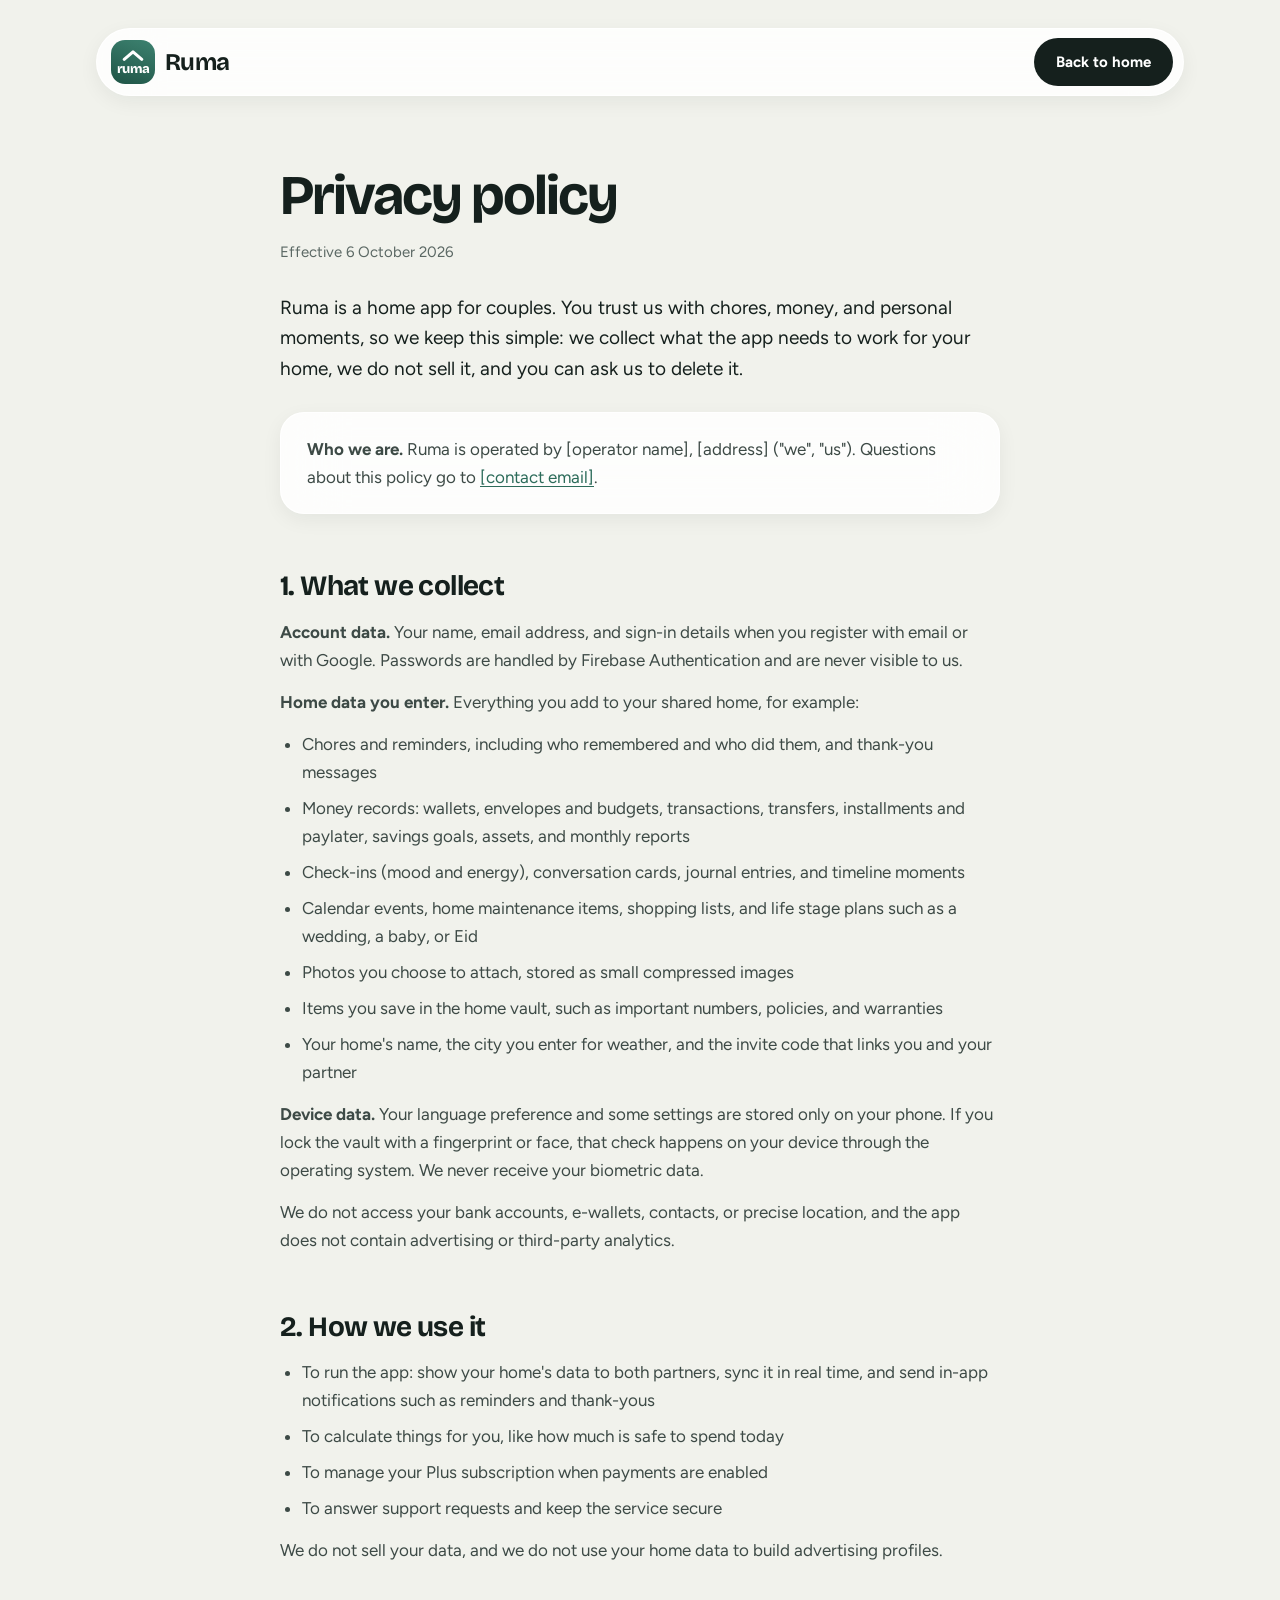
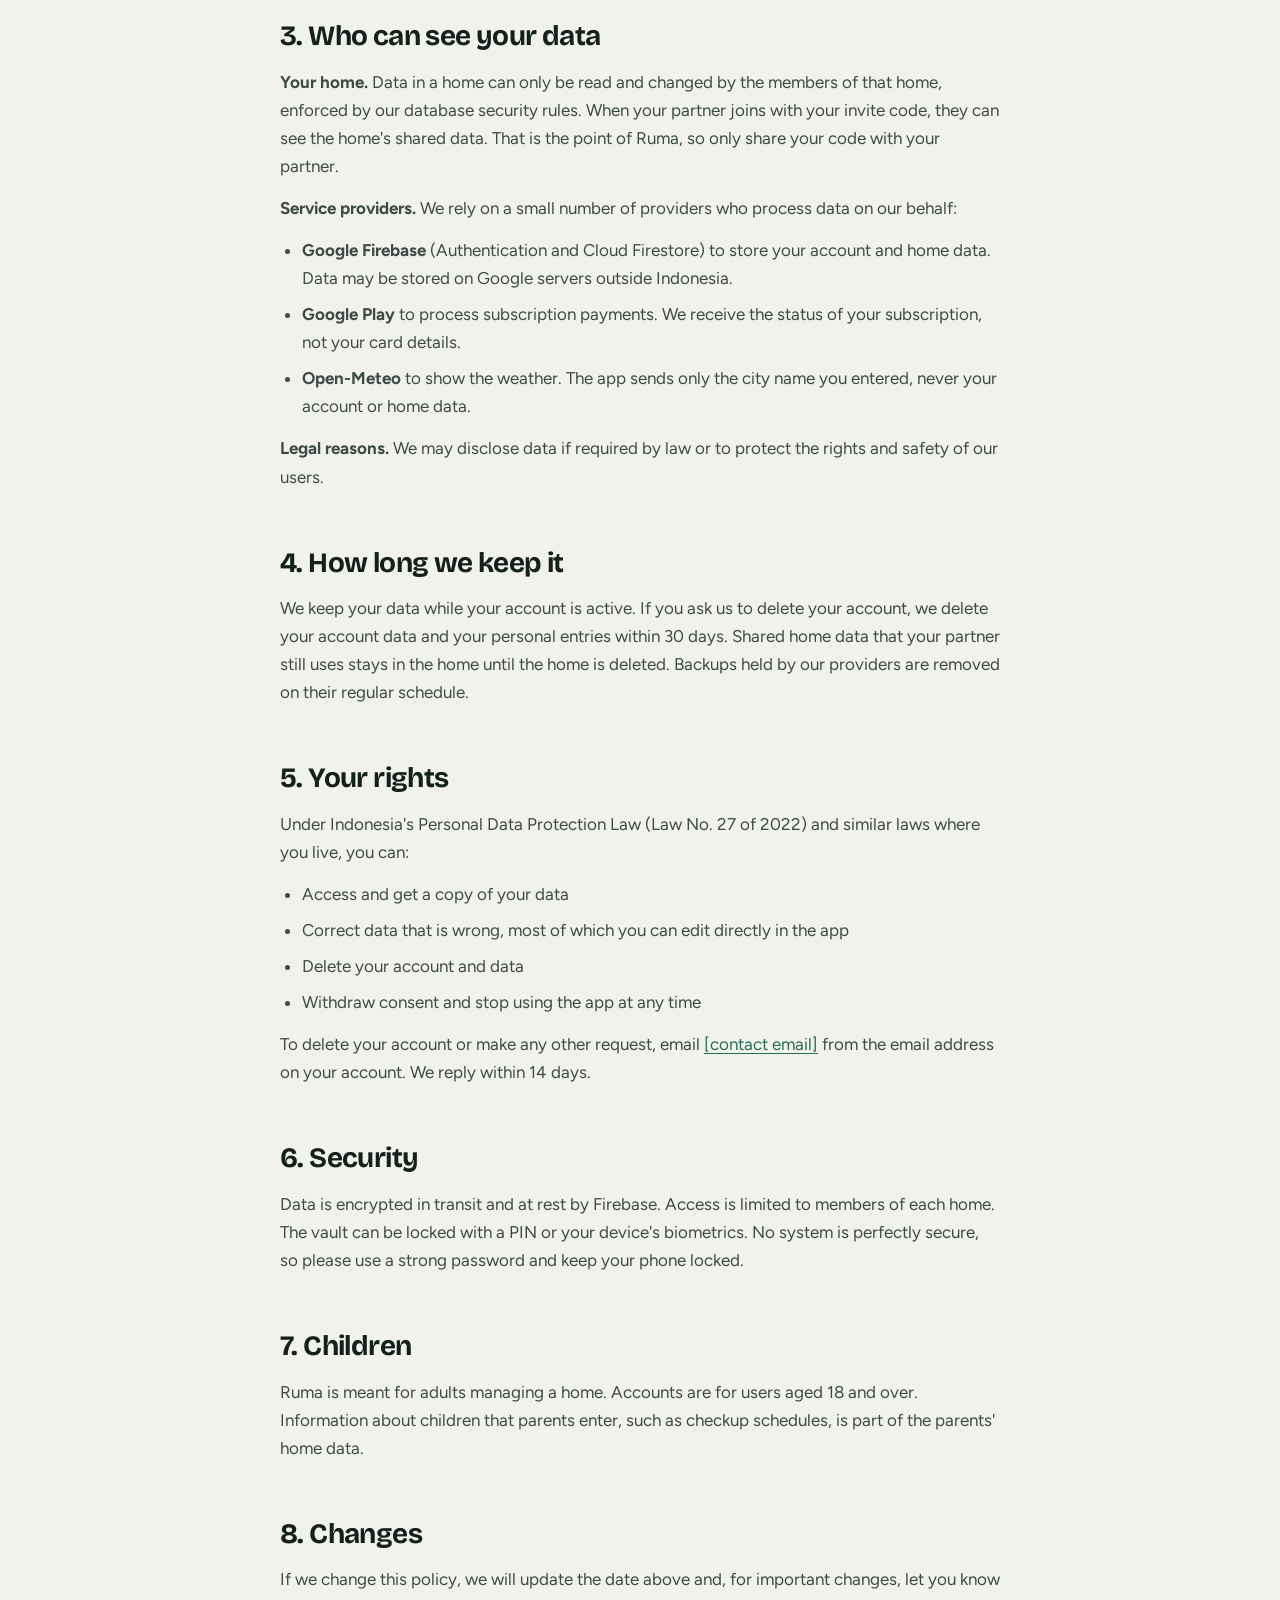
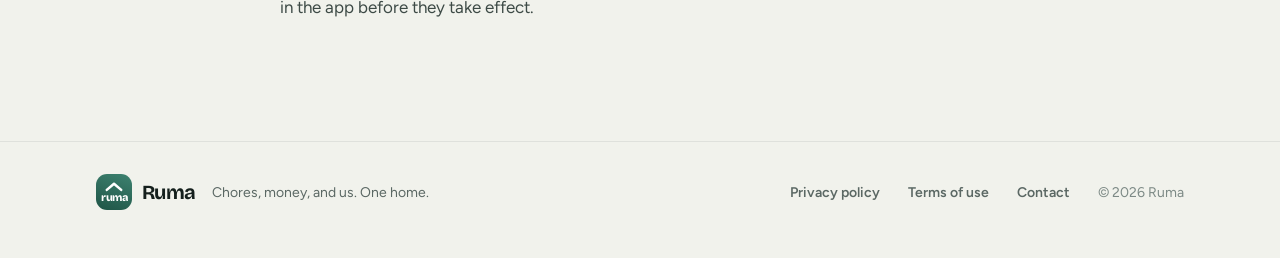
==== landing/public/privacy.html @ 3bbb2625 "Tambah halaman Privacy policy dan Terms of use di landing page - privacy.html dan terms.html berbaha" ====
<!doctype html>
<html lang="en">
<head>
<meta charset="utf-8">
<meta name="viewport" content="width=device-width, initial-scale=1">
<title>Ruma · Privacy policy</title>
<meta name="description" content="How Ruma collects, uses, and protects the data of the couples who use it.">
<meta name="theme-color" content="#F1F2EC">
<link rel="icon" type="image/png" href="favicon.png">
<link rel="preconnect" href="https://fonts.googleapis.com">
<link rel="preconnect" href="https://fonts.gstatic.com" crossorigin>
<link href="https://fonts.googleapis.com/css2?family=Bricolage+Grotesque:opsz,wght@12..96,600..800&family=Figtree:wght@400;500;600;700&display=swap" rel="stylesheet">
<link rel="stylesheet" href="styles.css">
</head>
<body>
<div class="legal-top">
  <nav class="nav glass" aria-label="Main">
    <a class="brand" href="index.html" aria-label="Ruma home">
      <span class="mark" aria-hidden="true"><svg viewBox="0 0 100 100"><path d="M30 44l20-17 20 17"/></svg><span>ruma</span></span>
      <span class="wordmark">Ruma</span>
    </a>
    <a class="nav-cta" href="index.html"><span>Back to home</span></a>
  </nav>
</div>

<main class="legal">
  <h1>Privacy policy</h1>
  <p class="updated">Effective 6 October 2026</p>
  <p class="lead">Ruma is a home app for couples. You trust us with chores, money, and personal moments, so we keep this simple: we collect what the app needs to work for your home, we do not sell it, and you can ask us to delete it.</p>

  <div class="box glass">
    <p><b>Who we are.</b> Ruma is operated by [operator name], [address] ("we", "us"). Questions about this policy go to <a href="mailto:[contact email]">[contact email]</a>.</p>
  </div>

  <h2>1. What we collect</h2>
  <p><b>Account data.</b> Your name, email address, and sign-in details when you register with email or with Google. Passwords are handled by Firebase Authentication and are never visible to us.</p>
  <p><b>Home data you enter.</b> Everything you add to your shared home, for example:</p>
  <ul>
    <li>Chores and reminders, including who remembered and who did them, and thank-you messages</li>
    <li>Money records: wallets, envelopes and budgets, transactions, transfers, installments and paylater, savings goals, assets, and monthly reports</li>
    <li>Check-ins (mood and energy), conversation cards, journal entries, and timeline moments</li>
    <li>Calendar events, home maintenance items, shopping lists, and life stage plans such as a wedding, a baby, or Eid</li>
    <li>Photos you choose to attach, stored as small compressed images</li>
    <li>Items you save in the home vault, such as important numbers, policies, and warranties</li>
    <li>Your home's name, the city you enter for weather, and the invite code that links you and your partner</li>
  </ul>
  <p><b>Device data.</b> Your language preference and some settings are stored only on your phone. If you lock the vault with a fingerprint or face, that check happens on your device through the operating system. We never receive your biometric data.</p>
  <p>We do not access your bank accounts, e-wallets, contacts, or precise location, and the app does not contain advertising or third-party analytics.</p>

  <h2>2. How we use it</h2>
  <ul>
    <li>To run the app: show your home's data to both partners, sync it in real time, and send in-app notifications such as reminders and thank-yous</li>
    <li>To calculate things for you, like how much is safe to spend today</li>
    <li>To manage your Plus subscription when payments are enabled</li>
    <li>To answer support requests and keep the service secure</li>
  </ul>
  <p>We do not sell your data, and we do not use your home data to build advertising profiles.</p>

  <h2>3. Who can see your data</h2>
  <p><b>Your home.</b> Data in a home can only be read and changed by the members of that home, enforced by our database security rules. When your partner joins with your invite code, they can see the home's shared data. That is the point of Ruma, so only share your code with your partner.</p>
  <p><b>Service providers.</b> We rely on a small number of providers who process data on our behalf:</p>
  <ul>
    <li><b>Google Firebase</b> (Authentication and Cloud Firestore) to store your account and home data. Data may be stored on Google servers outside Indonesia.</li>
    <li><b>Google Play</b> to process subscription payments. We receive the status of your subscription, not your card details.</li>
    <li><b>Open-Meteo</b> to show the weather. The app sends only the city name you entered, never your account or home data.</li>
  </ul>
  <p><b>Legal reasons.</b> We may disclose data if required by law or to protect the rights and safety of our users.</p>

  <h2>4. How long we keep it</h2>
  <p>We keep your data while your account is active. If you ask us to delete your account, we delete your account data and your personal entries within 30 days. Shared home data that your partner still uses stays in the home until the home is deleted. Backups held by our providers are removed on their regular schedule.</p>

  <h2>5. Your rights</h2>
  <p>Under Indonesia's Personal Data Protection Law (Law No. 27 of 2022) and similar laws where you live, you can:</p>
  <ul>
    <li>Access and get a copy of your data</li>
    <li>Correct data that is wrong, most of which you can edit directly in the app</li>
    <li>Delete your account and data</li>
    <li>Withdraw consent and stop using the app at any time</li>
  </ul>
  <p>To delete your account or make any other request, email <a href="mailto:[contact email]">[contact email]</a> from the email address on your account. We reply within 14 days.</p>

  <h2>6. Security</h2>
  <p>Data is encrypted in transit and at rest by Firebase. Access is limited to members of each home. The vault can be locked with a PIN or your device's biometrics. No system is perfectly secure, so please use a strong password and keep your phone locked.</p>

  <h2>7. Children</h2>
  <p>Ruma is meant for adults managing a home. Accounts are for users aged 18 and over. Information about children that parents enter, such as checkup schedules, is part of the parents' home data.</p>

  <h2>8. Changes</h2>
  <p>If we change this policy, we will update the date above and, for important changes, let you know in the app before they take effect.</p>
</main>

<footer class="footer wrap">
  <div class="brand">
    <span class="mark sm" aria-hidden="true"><svg viewBox="0 0 100 100"><path d="M30 44l20-17 20 17"/></svg><span>ruma</span></span>
    <span class="wordmark">Ruma</span>
    <span class="tagline">Chores, money, and us. One home.</span>
  </div>
  <div class="footer-links">
    <a href="privacy.html">Privacy policy</a>
    <a href="terms.html">Terms of use</a>
    <a href="mailto:[contact email]">Contact</a>
    <span class="copy">© 2026 Ruma</span>
  </div>
</footer>
</body>
</html>
---- landing/public/styles.css ----
:root {
  --ink: #15201D;
  --muted: #5B6864;
  --faint: #7D8A86;
  --jade: #2C6B5A;
  --jade-deep: #1F5446;
  --amber-text: #9A5418;
  --rose: #A84860;
  --bg: #F1F2EC;
  --glass: rgba(255, 255, 255, .66);
  --glass-strong: rgba(255, 255, 255, .85);
  --glass-edge: rgba(255, 255, 255, .9);
  --hairline: rgba(21, 32, 29, .08);
  --display: 'Bricolage Grotesque', system-ui, sans-serif;
  --body: 'Figtree', system-ui, sans-serif;
  --gutter: 96px;
}

* { box-sizing: border-box; }
html { scroll-behavior: smooth; }
body {
  margin: 0;
  background: var(--bg);
  color: var(--ink);
  font-family: var(--body);
  -webkit-font-smoothing: antialiased;
  overflow-x: hidden;
}
img { display: block; max-width: 100%; }
a { color: inherit; text-decoration: none; }
h1, h2, h3 { font-family: var(--display); font-weight: 700; margin: 0; }
p { margin: 0; }
:focus-visible { outline: 3px solid var(--jade); outline-offset: 3px; border-radius: 8px; }

.wrap { max-width: 1440px; margin: 0 auto; padding-left: var(--gutter); padding-right: var(--gutter); }
.glass {
  background: var(--glass-strong);
  border: 1px solid var(--glass-edge);
  -webkit-backdrop-filter: blur(30px);
  backdrop-filter: blur(30px);
  box-shadow: 0 6px 20px rgba(21, 32, 29, .06);
}

/* Brand mark */
.brand { display: flex; align-items: center; gap: 10px; }
.mark {
  position: relative; width: 44px; height: 44px; border-radius: 14px; flex: none;
  background: linear-gradient(200deg, #3D8270, #1F5446);
  color: #fff;
}
.mark svg { position: absolute; inset: 0; fill: none; stroke: #fff; stroke-width: 7; stroke-linecap: round; stroke-linejoin: round; }
.mark span {
  position: absolute; left: 0; right: 0; top: 23px; text-align: center;
  font-family: var(--display); font-weight: 800; font-size: 13px; line-height: 1; letter-spacing: -.5px;
}
.mark.sm { width: 36px; height: 36px; border-radius: 11px; }
.mark.sm span { top: 19px; font-size: 10.8px; }
.wordmark { font-family: var(--display); font-size: 24px; font-weight: 700; letter-spacing: -.6px; }

/* Hero */
.hero {
  max-width: 1440px; margin: 0 auto;
  padding: 28px var(--gutter) 96px;
  background:
    radial-gradient(60% 55% at 12% 10%, #CFE8DC, transparent),
    radial-gradient(45% 55% at 92% 45%, #F6DCCB, transparent),
    radial-gradient(50% 35% at 35% 100%, #E4DDF1, transparent);
}
.nav {
  position: sticky; top: 16px; z-index: 10;
  display: flex; align-items: center; justify-content: space-between;
  height: 68px; padding: 0 10px 0 14px; border-radius: 34px;
}
.links { display: flex; gap: 6px; }
.links a { padding: 10px 16px; border-radius: 22px; font-size: 15px; font-weight: 600; color: var(--muted); transition: background .2s, color .2s; }
.links a:hover { background: rgba(21, 32, 29, .05); color: var(--ink); }
.nav-cta {
  display: flex; align-items: center; gap: 8px; height: 48px; padding: 0 22px; border-radius: 24px;
  background: var(--ink); color: #fff; font-size: 15px; font-weight: 700;
}
.nav-cta svg { width: 20px; height: 20px; fill: #fff; }

.hero-body { display: flex; align-items: center; justify-content: space-between; gap: 48px; margin-top: 56px; }
.hero-copy { width: 600px; max-width: 100%; display: flex; flex-direction: column; gap: 28px; }
.pill { display: inline-flex; align-self: flex-start; align-items: center; gap: 8px; padding: 8px 14px 8px 8px; border-radius: 20px; font-size: 14px; font-weight: 600; }
.pill-icon { width: 26px; height: 26px; border-radius: 13px; display: grid; place-items: center; }
.pill-icon.rose { background: rgba(185, 83, 107, .12); }
h1 { font-size: 76px; line-height: 1; letter-spacing: -3px; }
.sub { font-size: 20px; line-height: 1.5; color: var(--muted); max-width: 520px; }
.ctas { display: flex; flex-wrap: wrap; gap: 12px; align-items: center; }
.store-btn {
  display: inline-flex; align-items: center; gap: 12px; height: 60px; padding: 0 26px 0 20px; border-radius: 30px;
  background: var(--ink); color: #fff; box-shadow: 0 10px 24px rgba(21, 32, 29, .2);
  transition: transform .2s;
}
.store-btn:hover, .nav-cta:hover, .code-btn:hover, .btn:hover { transform: translateY(-2px); }
.store-btn svg { width: 24px; height: 24px; fill: #fff; }
.store-text { display: flex; flex-direction: column; line-height: 1.15; }
.store-text small { font-size: 11px; font-weight: 600; color: rgba(255, 255, 255, .72); }
.store-text b { font-size: 17px; }
.code-btn { display: inline-flex; align-items: center; gap: 10px; height: 60px; padding: 0 24px 0 20px; border-radius: 30px; font-size: 16px; font-weight: 700; transition: transform .2s; }
.note { font-size: 14px; color: var(--faint); }

.stage { position: relative; width: 600px; height: 800px; flex: none; }
.phone { padding: 10px; border-radius: 58px; border-width: 1.5px; box-shadow: 0 30px 60px rgba(21, 32, 29, .15); }
.phone .screen { width: 100%; height: 100%; border-radius: 48px; overflow: hidden; background: #fff; }
.phone .screen img { width: 100%; height: auto; }
.stage .phone { position: absolute; left: 130px; top: 10px; width: 360px; height: 780px; }
.float-card {
  position: absolute; width: 272px; display: flex; gap: 12px; align-items: center; padding: 16px; border-radius: 24px;
  box-shadow: 0 14px 34px rgba(21, 32, 29, .1);
}
.float-card > span:last-child { display: flex; flex-direction: column; gap: 2px; }
.float-card small { font-size: 11px; font-weight: 700; }
.float-card b { font-size: 15px; }
.float-card em { font-style: normal; font-size: 12px; color: var(--muted); }
.fc-icon { width: 46px; height: 46px; border-radius: 16px; display: grid; place-items: center; flex: none; }
.c1 { left: -10px; top: 110px; transform: rotate(-4deg); }
.c2 { left: 340px; top: 420px; transform: rotate(3deg); }
.c3 { left: 10px; top: 610px; transform: rotate(-2deg); }

/* Section heads */
section h2 { font-size: 56px; line-height: 1.04; letter-spacing: -2px; }
.section-head { display: flex; flex-direction: column; gap: 16px; }
.section-head p { font-size: 18px; line-height: 1.55; color: var(--muted); max-width: 600px; }
.section-head.split { flex-direction: row; justify-content: space-between; align-items: flex-end; gap: 48px; }
.section-head.split h2 { max-width: 720px; }
.section-head.split p { max-width: 380px; font-size: 17px; }
.center { text-align: center; align-items: center; }

/* Pillars */
.pillars { display: flex; flex-direction: column; gap: 64px; padding-top: 120px; padding-bottom: 120px; }
.pillar {
  display: flex; align-items: center; gap: 80px; min-height: 640px; padding: 0 88px; border-radius: 44px; overflow: hidden;
  box-shadow: 0 20px 50px rgba(21, 32, 29, .07);
}
.pillar.glass { background: var(--glass); }
.pillar.rose-glow { background: radial-gradient(60% 80% at 15% 20%, #FADFE6, transparent), rgba(255, 255, 255, .5); }
.pillar.dark { background: linear-gradient(200deg, #3D8270, #2C6B5A 45%, #1F5446); color: #fff; box-shadow: 0 24px 60px rgba(31, 84, 70, .2); }
.pillar-text { flex: 1; display: flex; flex-direction: column; gap: 22px; }
.tag { display: inline-flex; align-self: flex-start; align-items: center; gap: 8px; padding: 6px 14px 6px 6px; border-radius: 18px; font-size: 14px; font-weight: 700; }
.tag span { width: 26px; height: 26px; border-radius: 13px; background: rgba(255, 255, 255, .7); display: grid; place-items: center; }
.pillar h3 { font-size: 44px; line-height: 1.06; letter-spacing: -1.4px; }
.pillar .body { font-size: 18px; line-height: 1.55; color: var(--muted); }
.pillar.dark .body { color: rgba(255, 255, 255, .8); }
.feat { list-style: none; margin: 0; padding: 10px 0 0; display: flex; flex-direction: column; gap: 14px; }
.feat li { display: flex; align-items: center; gap: 14px; font-size: 17px; font-weight: 600; }
.feat span { width: 44px; height: 44px; border-radius: 15px; display: grid; place-items: center; flex: none; }
.phone.small { width: 340px; height: 700px; padding: 9px; border-radius: 54px; margin-top: 64px; align-self: flex-end; flex: none; box-shadow: 0 28px 56px rgba(21, 32, 29, .15); }
.phone.small .screen { border-radius: 45px; }

/* Principle */
.principle {
  display: flex; gap: 96px; padding-top: 40px; padding-bottom: 140px;
  background: radial-gradient(ellipse 40% 75% at 20% 45%, rgba(228, 221, 241, .9), rgba(228, 221, 241, 0));
}
.principle-left { width: 500px; flex: none; display: flex; flex-direction: column; gap: 24px; }
.principle-left p { font-size: 18px; line-height: 1.6; color: var(--muted); }
.swaps { list-style: none; margin: 0; padding: 0; flex: 1; display: flex; flex-direction: column; gap: 14px; }
.swaps li { display: flex; align-items: center; gap: 20px; padding: 18px 20px 18px 28px; border-radius: 26px; background: var(--glass); }
.swaps s { width: 250px; flex: none; font-size: 18px; font-weight: 500; color: var(--faint); text-decoration-thickness: 2px; }
.swaps .new { flex: 1; display: flex; align-items: center; gap: 14px; padding: 10px 18px 10px 10px; border-radius: 20px; background: rgba(255, 255, 255, .9); font-size: 18px; font-weight: 700; }
.ni { width: 40px; height: 40px; border-radius: 14px; display: grid; place-items: center; flex: none; }

/* Life stages */
.stages { display: flex; flex-direction: column; gap: 48px; padding-bottom: 140px; }
.tiles { display: grid; grid-template-columns: repeat(3, 1fr); gap: 20px; }
.tile {
  position: relative; height: 440px; padding: 32px; border-radius: 36px; border: 1px solid rgba(255, 255, 255, .7);
  display: flex; flex-direction: column; justify-content: flex-end; gap: 10px; overflow: hidden;
}
.tile-3d { position: absolute; right: -10px; top: -10px; width: 200px; height: 200px; transform: rotate(10deg); }
.tile .meta { align-self: flex-start; padding: 6px 12px; border-radius: 14px; background: rgba(255, 255, 255, .75); font-size: 13px; font-weight: 700; }
.tile h3 { font-size: 32px; letter-spacing: -1px; }
.tile p:last-child { font-size: 16px; line-height: 1.5; color: var(--muted); }

/* Pricing */
.pricing { padding: 120px 0; background: radial-gradient(45% 55% at 50% 40%, #CFE8DC, transparent); }
.pricing .wrap { display: flex; flex-direction: column; gap: 48px; }
.plans { display: grid; grid-template-columns: 1fr 1fr; gap: 20px; width: 980px; max-width: 100%; text-align: left; }
.plan { position: relative; display: flex; flex-direction: column; gap: 28px; padding: 36px; border-radius: 32px; overflow: hidden; }
.plan.glass { background: var(--glass); }
.plan.plus { background: linear-gradient(200deg, #3D8270, #2C6B5A 45%, #1F5446); color: #fff; box-shadow: 0 24px 60px rgba(31, 84, 70, .25); }
.plus-3d { position: absolute; right: -6px; top: -6px; width: 120px; height: 120px; transform: rotate(12deg); }
.plan-head { display: flex; flex-direction: column; gap: 8px; }
.plan-name { display: flex; align-items: center; gap: 10px; font-size: 18px; font-weight: 700; color: var(--muted); }
.plus .plan-name { color: rgba(255, 255, 255, .85); }
.save { padding: 4px 10px; border-radius: 12px; background: #FBEFC8; color: #7A5C0F; font-size: 12px; }
.price { font-family: var(--display); font-size: 52px; font-weight: 700; letter-spacing: -2px; }
.price small { font-family: var(--body); font-size: 16px; font-weight: 600; letter-spacing: 0; color: rgba(255, 255, 255, .75); margin-left: 8px; }
.plan-desc { font-size: 15px; color: var(--muted); line-height: 1.5; }
.plus .plan-desc { color: rgba(255, 255, 255, .75); }
.plan hr { border: 0; height: 1px; margin: 0; background: var(--hairline); }
.plus hr { background: rgba(255, 255, 255, .15); }
.checks { list-style: none; margin: 0; padding: 0; display: flex; flex-direction: column; gap: 14px; flex: 1; }
.checks li { display: flex; align-items: center; gap: 12px; font-size: 16px; font-weight: 500; }
.checks li::before {
  content: ''; width: 24px; height: 24px; border-radius: 12px; flex: none;
  background: #DDF0E6 url("data:image/svg+xml,%3Csvg xmlns='http://www.w3.org/2000/svg' viewBox='0 0 24 24'%3E%3Cpath d='M6 12.5l4 4 8-9' fill='none' stroke='%232C6B5A' stroke-width='2.6' stroke-linecap='round' stroke-linejoin='round'/%3E%3C/svg%3E") center / 16px no-repeat;
}
.plus .checks li::before {
  background: rgba(255, 255, 255, .15) url("data:image/svg+xml,%3Csvg xmlns='http://www.w3.org/2000/svg' viewBox='0 0 24 24'%3E%3Cpath d='M6 12.5l4 4 8-9' fill='none' stroke='white' stroke-width='2.6' stroke-linecap='round' stroke-linejoin='round'/%3E%3C/svg%3E") center / 16px no-repeat;
}
.btn { display: flex; align-items: center; justify-content: center; height: 56px; border-radius: 28px; font-size: 16px; font-weight: 700; transition: transform .2s; }
.btn.light { background: rgba(255, 255, 255, .9); border: 1px solid var(--hairline); }
.btn.white { background: #fff; color: var(--jade-deep); }
.fine { font-size: 14px; color: var(--faint); }

/* FAQ */
.faq { display: flex; gap: 96px; padding-top: 40px; padding-bottom: 120px; }
.faq h2 { width: 400px; flex: none; }
.faq-list { flex: 1; }
.faq details { border-bottom: 1px solid var(--hairline); padding: 28px 0; }
.faq details:first-child { border-top: 1px solid var(--hairline); }
.faq summary { list-style: none; cursor: pointer; display: flex; justify-content: space-between; align-items: center; gap: 24px; font-size: 21px; font-weight: 700; }
.faq summary::-webkit-details-marker { display: none; }
.faq summary::after { content: '+'; font-size: 28px; font-weight: 400; color: var(--muted); line-height: 1; }
.faq details[open] summary::after { content: '\2212'; }
.faq details p { margin-top: 10px; max-width: 640px; font-size: 17px; line-height: 1.55; color: var(--muted); }

/* CTA */
.cta { padding-bottom: 96px; }
.panel {
  position: relative; overflow: hidden; min-height: 560px; border-radius: 48px; padding: 64px 24px;
  display: flex; flex-direction: column; align-items: center; justify-content: center; gap: 28px; text-align: center;
  background:
    radial-gradient(35% 50% at 15% 20%, #CFE8DC, transparent),
    radial-gradient(35% 50% at 90% 80%, #F6DCCB, transparent),
    radial-gradient(25% 40% at 85% 10%, #E4DDF1, transparent),
    rgba(255, 255, 255, .55);
}
.panel h2 { font-size: 60px; line-height: 1.02; letter-spacing: -2.2px; max-width: 640px; }
.panel > p { font-size: 18px; color: var(--muted); }
.float {
  position: absolute; display: grid; place-items: center; border-radius: 30%;
  background: var(--glass-strong); border: 1px solid var(--glass-edge); box-shadow: 0 14px 34px rgba(21, 32, 29, .1);
}
.f1 { left: 90px; top: 70px; width: 158px; height: 158px; transform: rotate(-12deg); }
.f2 { left: 150px; top: 350px; width: 138px; height: 138px; transform: rotate(10deg); }
.f3 { right: 100px; top: 60px; width: 148px; height: 148px; transform: rotate(12deg); }
.f4 { right: 130px; top: 360px; width: 138px; height: 138px; transform: rotate(-8deg); }
.f5 { left: 300px; top: 40px; width: 98px; height: 98px; }
.f6 { right: 40px; top: 225px; width: 118px; height: 118px; transform: rotate(-14deg); }

/* Footer */
.footer { display: flex; justify-content: space-between; align-items: center; gap: 24px; padding-top: 32px; padding-bottom: 48px; border-top: 1px solid var(--hairline); }
.footer .wordmark { font-size: 20px; }
.tagline { font-size: 14px; color: var(--muted); margin-left: 6px; }
.copy { font-size: 14px; color: var(--faint); }

/* Responsive */
@media (max-width: 1240px) {
  :root { --gutter: 48px; }
  .hero-body { flex-direction: column; align-items: flex-start; }
  .stage { align-self: center; }
  .pillar { padding: 0 56px; gap: 48px; }
  .principle, .faq { flex-direction: column; gap: 40px; }
  .principle-left, .faq h2 { width: auto; }
  .f5, .f6 { display: none; }
}
@media (max-width: 900px) {
  :root { --gutter: 20px; }
  .links { display: none; }
  .nav { height: 60px; }
  .nav-cta { height: 44px; padding: 0 16px; }
  h1 { font-size: 48px; letter-spacing: -1.6px; }
  section h2 { font-size: 38px; letter-spacing: -1.2px; }
  .panel h2 { font-size: 40px; letter-spacing: -1.4px; }
  .hero { padding-bottom: 64px; }
  .hero-body { margin-top: 40px; }
  .stage { width: 100%; max-width: 380px; height: 600px; }
  .stage .phone { left: 50%; transform: translateX(-50%); width: 270px; height: 585px; border-radius: 44px; padding: 8px; }
  .stage .phone .screen { border-radius: 36px; }
  .float-card { width: 230px; padding: 12px; }
  .c1 { left: -4px; top: 60px; }
  .c2 { left: auto; right: -4px; top: 300px; }
  .c3 { left: 0; top: 480px; }
  .section-head.split { flex-direction: column; align-items: flex-start; gap: 16px; }
  .pillars { padding-top: 72px; padding-bottom: 72px; gap: 32px; }
  .pillar, .pillar.dark { flex-direction: column; align-items: stretch; padding: 36px 24px 0; gap: 32px; min-height: 0; border-radius: 32px; }
  .pillar.dark .phone { order: 2; }
  .pillar h3 { font-size: 32px; letter-spacing: -1px; }
  .phone.small { align-self: center; width: 280px; height: 460px; margin-top: 0; border-radius: 44px 44px 0 0; padding-bottom: 0; }
  .phone.small .screen { border-radius: 36px 36px 0 0; }
  .principle { padding-bottom: 80px; }
  .swaps li { flex-direction: column; align-items: stretch; gap: 10px; padding: 16px; }
  .swaps s { width: auto; }
  .swaps .new { font-size: 16px; }
  .stages { padding-bottom: 80px; }
  .tiles { grid-template-columns: 1fr; }
  .tile { height: 340px; }
  .pricing { padding: 80px 0; }
  .plans { grid-template-columns: 1fr; }
  .faq { padding-bottom: 80px; }
  .faq summary { font-size: 18px; }
  .panel { min-height: 0; padding: 56px 20px; border-radius: 32px; }
  .float { display: none; }
  .footer { flex-direction: column; align-items: flex-start; }
  .footer .brand { flex-wrap: wrap; }
  .tagline { margin-left: 0; width: 100%; }
}

/* Legal pages */
.legal-top { max-width: 1440px; margin: 0 auto; padding: 28px var(--gutter) 0; }
.legal-top .nav { position: static; }
.legal { max-width: 760px; margin: 0 auto; padding: 72px 20px 120px; }
.legal h1 { font-size: 56px; letter-spacing: -2px; }
.legal .updated { margin-top: 16px; font-size: 15px; color: var(--muted); }
.legal .lead { margin-top: 28px; font-size: 19px; line-height: 1.6; color: var(--ink); }
.legal h2 { margin-top: 56px; font-size: 28px; letter-spacing: -.6px; line-height: 1.2; }
.legal p, .legal li { font-size: 17px; line-height: 1.65; color: #3D4A46; }
.legal p { margin-top: 14px; }
.legal ul { margin: 14px 0 0; padding-left: 22px; }
.legal li + li { margin-top: 8px; }
.legal a { color: var(--jade); text-decoration: underline; text-underline-offset: 3px; }
.legal .box { margin-top: 28px; padding: 22px 26px; border-radius: 24px; }
.legal .box p { margin: 0; }
.footer-links { display: flex; gap: 28px; align-items: center; flex-wrap: wrap; }
.footer-links a { font-size: 14px; font-weight: 600; color: var(--muted); }
.footer-links a:hover { color: var(--ink); }
@media (max-width: 900px) {
  .legal { padding-top: 48px; }
  .legal h1 { font-size: 40px; letter-spacing: -1.2px; }
  .legal h2 { font-size: 24px; }
}
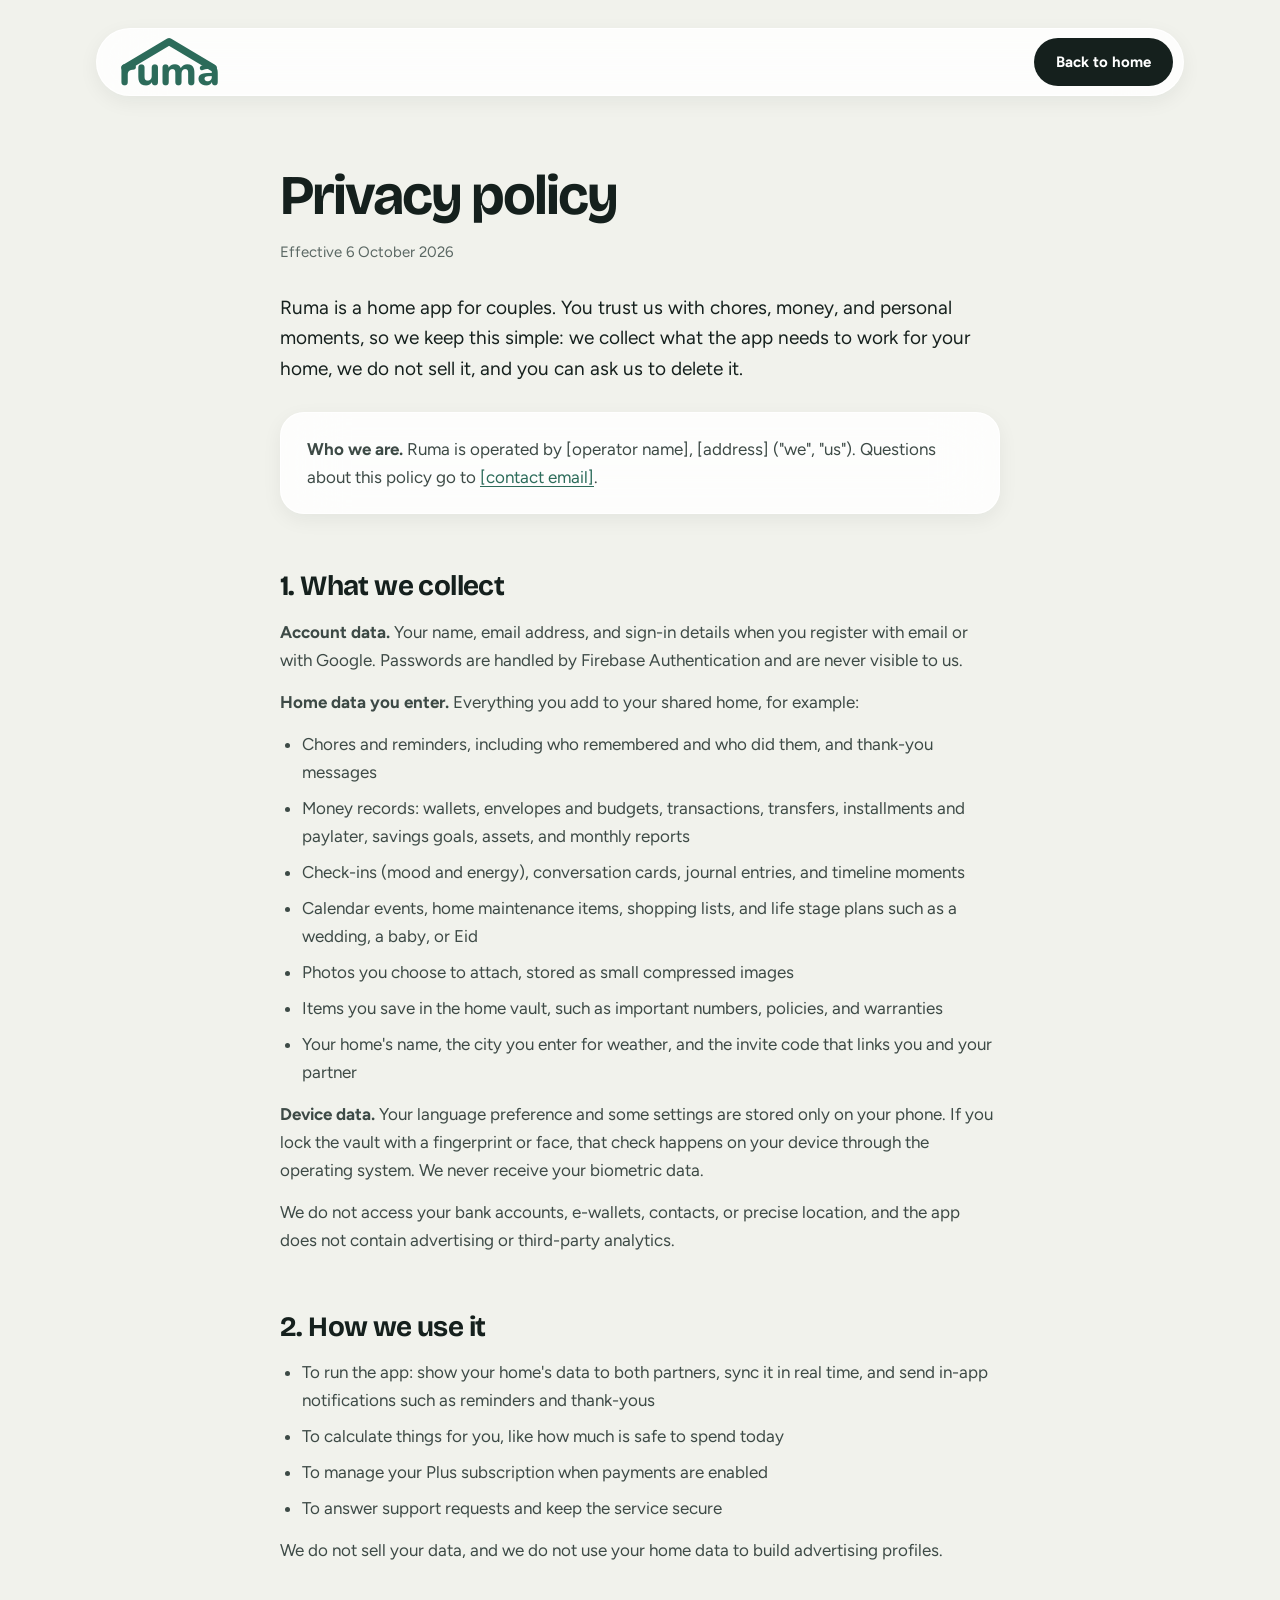
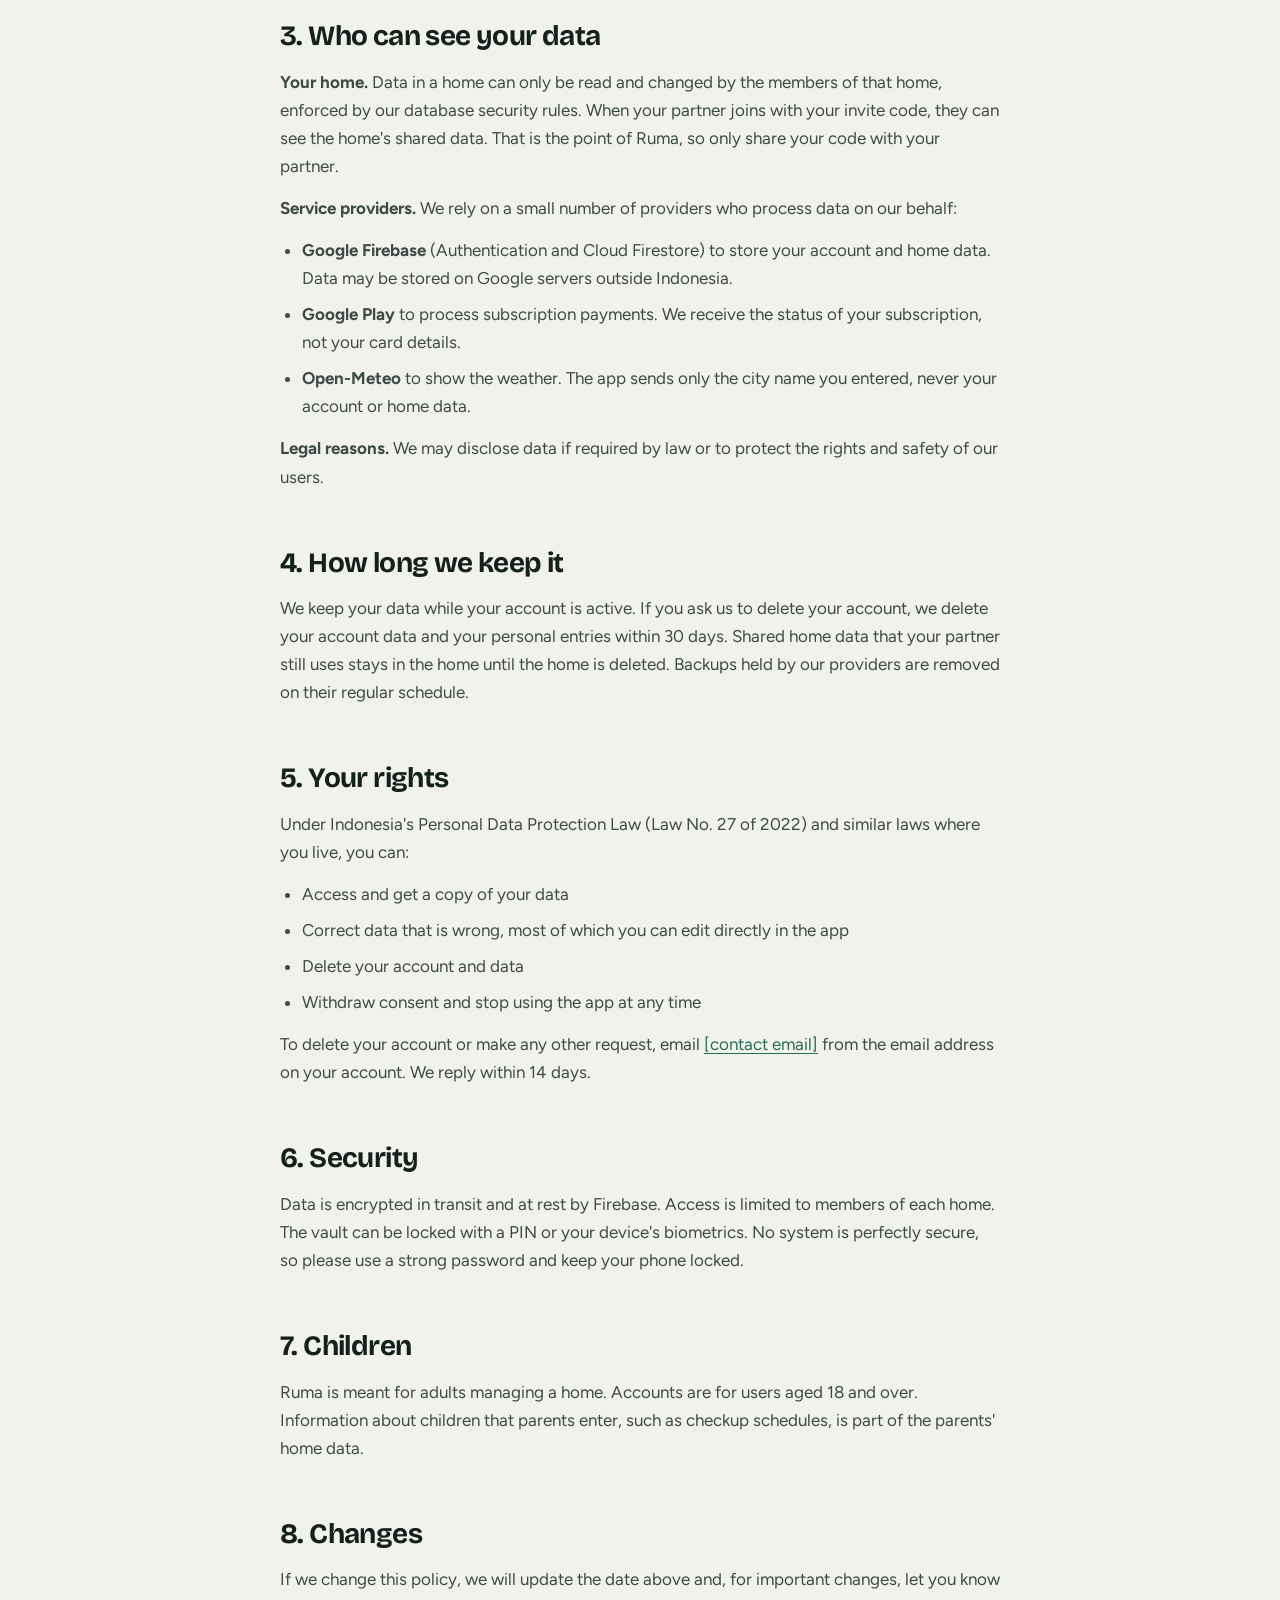
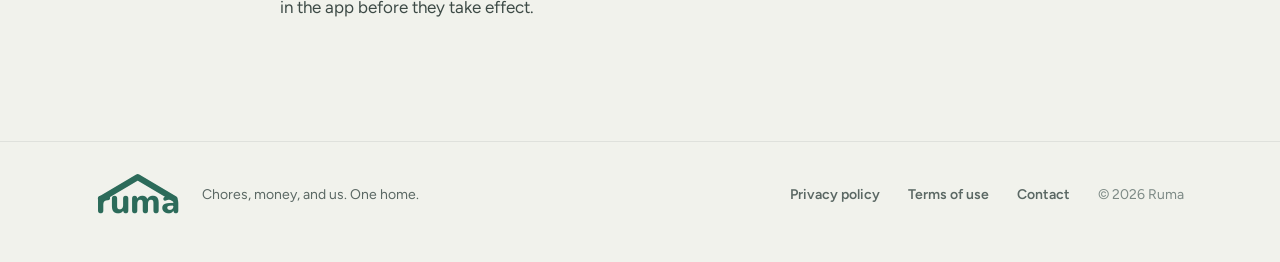
==== commit d9d2b1e4: "Pakai logo Ruma baru di desain dan landing page - ruma_landing_page_design.pen diganti versi terbaru" ====
--- a/landing/public/privacy.html
+++ b/landing/public/privacy.html
@@ -9,15 +9,14 @@
 <link rel="icon" type="image/png" href="favicon.png">
 <link rel="preconnect" href="https://fonts.googleapis.com">
 <link rel="preconnect" href="https://fonts.gstatic.com" crossorigin>
-<link href="https://fonts.googleapis.com/css2?family=Bricolage+Grotesque:opsz,wght@12..96,600..800&family=Figtree:wght@400;500;600;700&display=swap" rel="stylesheet">
+<link href="https://fonts.googleapis.com/css2?family=Bricolage+Grotesque:opsz,wght@12..96,600..800&family=Nunito:wght@800&family=Figtree:wght@400;500;600;700&display=swap" rel="stylesheet">
 <link rel="stylesheet" href="styles.css">
 </head>
 <body>
 <div class="legal-top">
   <nav class="nav glass" aria-label="Main">
     <a class="brand" href="index.html" aria-label="Ruma home">
-      <span class="mark" aria-hidden="true"><svg viewBox="0 0 100 100"><path d="M30 44l20-17 20 17"/></svg><span>ruma</span></span>
-      <span class="wordmark">Ruma</span>
+      <span class="logo" aria-hidden="true"><span>ruma</span><svg viewBox="0 0 490 232"><path d="M29 144l213-126 213 126"/></svg></span>
     </a>
     <a class="nav-cta" href="index.html"><span>Back to home</span></a>
   </nav>
@@ -91,8 +90,7 @@
 
 <footer class="footer wrap">
   <div class="brand">
-    <span class="mark sm" aria-hidden="true"><svg viewBox="0 0 100 100"><path d="M30 44l20-17 20 17"/></svg><span>ruma</span></span>
-    <span class="wordmark">Ruma</span>
+    <span class="logo sm" role="img" aria-label="Ruma"><span>ruma</span><svg viewBox="0 0 490 232"><path d="M29 144l213-126 213 126"/></svg></span>
     <span class="tagline">Chores, money, and us. One home.</span>
   </div>
   <div class="footer-links">
--- a/landing/public/styles.css
+++ b/landing/public/styles.css
@@ -41,21 +41,13 @@
   box-shadow: 0 6px 20px rgba(21, 32, 29, .06);
 }
 
-/* Brand mark */
-.brand { display: flex; align-items: center; gap: 10px; }
-.mark {
-  position: relative; width: 44px; height: 44px; border-radius: 14px; flex: none;
-  background: linear-gradient(200deg, #3D8270, #1F5446);
-  color: #fff;
-}
-.mark svg { position: absolute; inset: 0; fill: none; stroke: #fff; stroke-width: 7; stroke-linecap: round; stroke-linejoin: round; }
-.mark span {
-  position: absolute; left: 0; right: 0; top: 23px; text-align: center;
-  font-family: var(--display); font-weight: 800; font-size: 13px; line-height: 1; letter-spacing: -.5px;
-}
-.mark.sm { width: 36px; height: 36px; border-radius: 11px; }
-.mark.sm span { top: 19px; font-size: 10.8px; }
-.wordmark { font-family: var(--display); font-size: 24px; font-weight: 700; letter-spacing: -.6px; }
+/* Logo: wordmark ruma (Nunito 800) dengan atap dari huruf r ke a. Ukuran dari --h. */
+.brand { display: flex; align-items: center; gap: 12px; }
+.logo { --h: 48px; position: relative; display: block; flex: none; width: calc(var(--h) * 490 / 232); height: var(--h); color: var(--jade); }
+.logo span { position: absolute; left: 0; top: calc(var(--h) * .27156); font: 800 calc(var(--h) * .86207)/1 'Nunito', system-ui, sans-serif; white-space: nowrap; }
+.logo svg { position: absolute; inset: 0; width: 100%; height: 100%; overflow: visible; fill: none; stroke: currentColor; stroke-width: 35; stroke-linecap: round; stroke-linejoin: round; }
+.logo.sm { --h: 40px; }
+.nav .brand { padding-left: 8px; }
 
 /* Hero */
 .hero {
@@ -244,8 +236,7 @@
 
 /* Footer */
 .footer { display: flex; justify-content: space-between; align-items: center; gap: 24px; padding-top: 32px; padding-bottom: 48px; border-top: 1px solid var(--hairline); }
-.footer .wordmark { font-size: 20px; }
-.tagline { font-size: 14px; color: var(--muted); margin-left: 6px; }
+.tagline { font-size: 14px; color: var(--muted); margin-left: 10px; }
 .copy { font-size: 14px; color: var(--faint); }
 
 /* Responsive */
